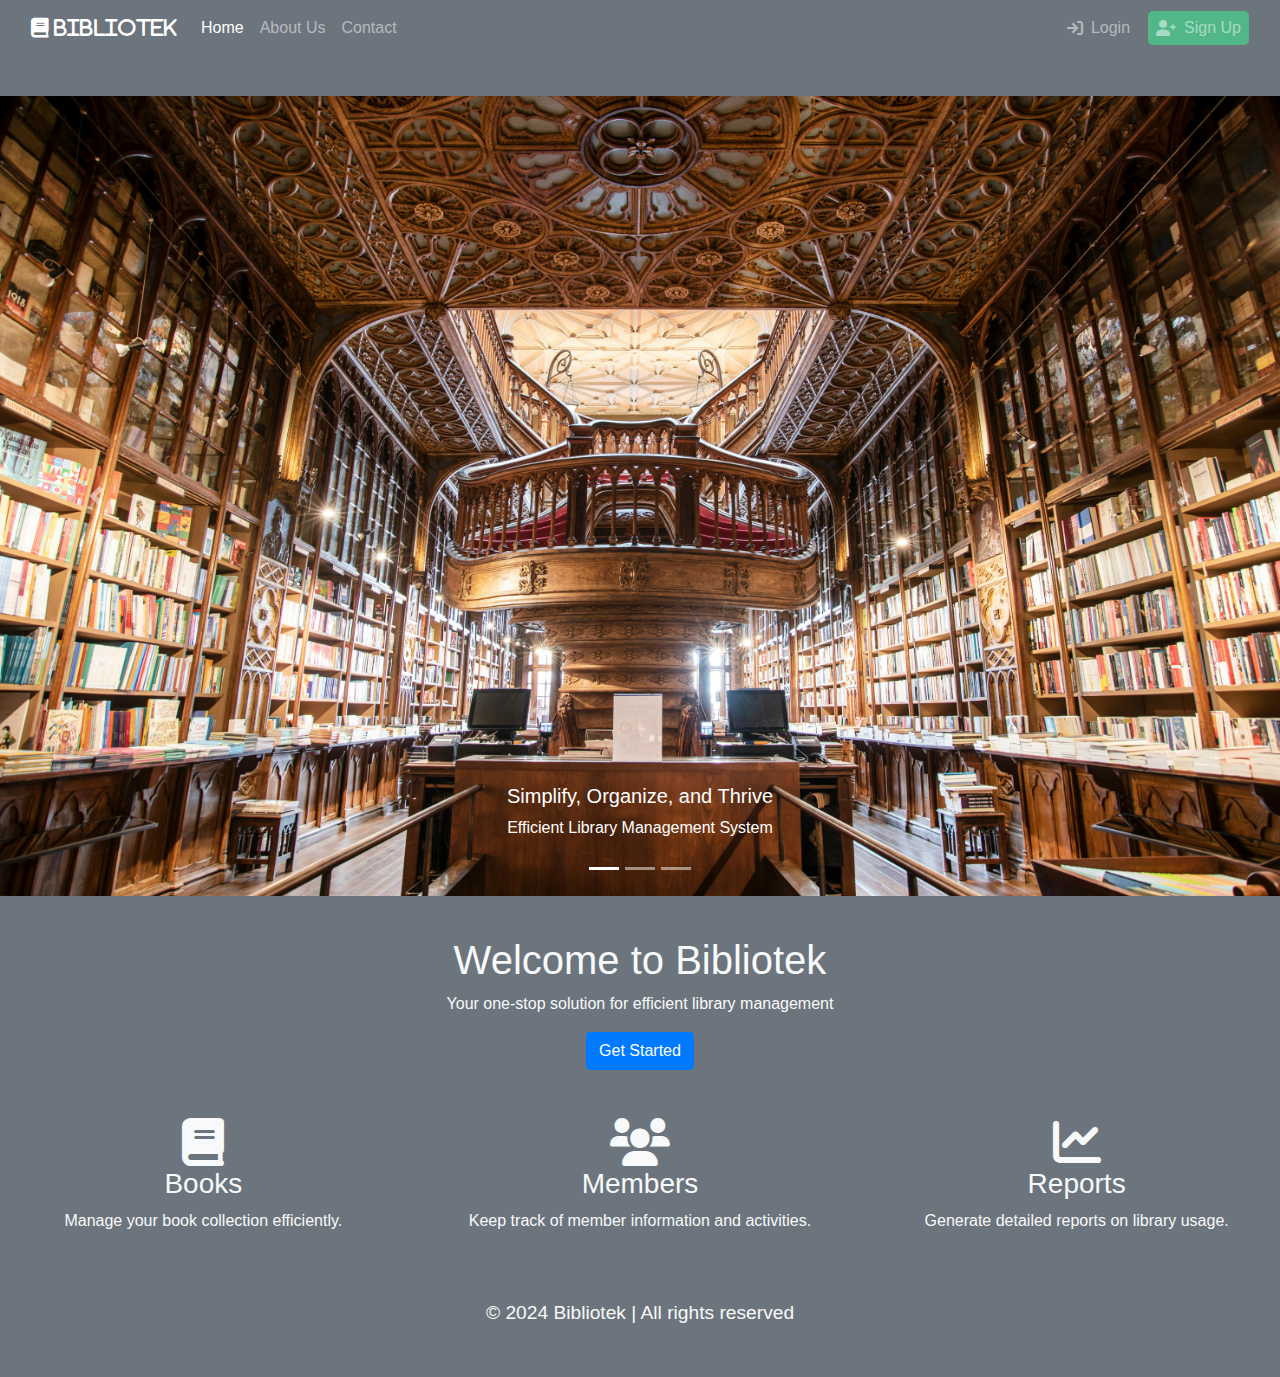
==== index.html @ 83f18bfc "first commit" ====
<!DOCTYPE html>
<html lang="en">

<head>
    <meta charset="UTF-8">
    <meta name="viewport" content="width=device-width, initial-scale=1.0">
    <title>Bibliotek - Library Management System</title>
    <link href="./style.css" rel="stylesheet">
    <link href="https://cdnjs.cloudflare.com/ajax/libs/bootstrap/5.3.0/css/bootstrap.min.css" rel="stylesheet">
    <link href="https://cdnjs.cloudflare.com/ajax/libs/font-awesome/6.0.0-beta3/css/all.min.css" rel="stylesheet">
    <link href="https://maxcdn.bootstrapcdn.com/bootstrap/4.5.2/css/bootstrap.min.css" rel="stylesheet">
    <style>
        img {
            height: 800px;
            width: 400px;
        }

        .book-item img {
            margin-left: 5px;
            margin-bottom: 5px;
            height: 350px;
            width: 260px;
        }

        footer {
            font-size: larger;
            text-align: center;
            padding: 50px;
            color: azure;
        }

        footer>a {
            color: white;
            font-weight: lighter;
        }

        footer>a:hover {
            color: aquamarine;
        }

        section {
            padding-top: 40px;
            padding-left: 50px;
        }

        .modal-body {
            color: black;
        }

        .modal-title {
            color: black;
        }
    </style>
</head>

<body>
    <header>
        <nav class="navbar navbar-dark bg-secondary navbar-expand-lg fixed-top">
            <div class="container-fluid">
                <a href="index.html" class="fas fa-book navbar-brand"> Bibliotek</a>
                <button type="button" class="navbar-toggler" data-bs-toggle="collapse" data-bs-target="#navbarCollapse"
                    aria-controls="navbarNav" aria-expanded="false">
                    <span class="navbar-toggler-icon"></span>
                </button>
                <div class="collapse navbar-collapse" id="navbarCollapse">
                    <ul class="navbar-nav me-auto">
                        <li class="nav-item">
                            <a href="index.html" class="nav-link active">Home</a>
                        </li>
                        <li class="nav-item">
                            <a href="about.html" class="nav-link">About Us</a>
                        </li>
                        <li class="nav-item">
                            <a href="contact.html" class="nav-link">Contact</a>
                        </li>
                    </ul>
                    <ul class="navbar-nav ms-auto">
                        <li class="nav-item">
                            <a href="login.html" class="nav-link login-link"><i class="fas fa-sign-in"></i> Login</a>
                        </li>
                        <li class="nav-item">
                            <a href="signup.html" class="nav-link signup-link"><i class="fas fa-user-plus"></i> Sign Up</a>
                        </li>
                    </ul>
                </div>
            </div>
        </nav>
    </header>
    
    
    <main class="bg-secondary text-light mt-5 pt-5">
    <div id="slideindicators" class="carousel slide" data-bs-ride="Carousel">
        <div class="carousel-indicators">
            <button type="button" data-bs-target="#slideindicators" data-bs-slide-to="0" class="active" aria-current="true" aria-label="Slide 1"></button>
            <button type="button" data-bs-target="#slideindicators" data-bs-slide-to="1" aria-label="Slide 2"></button>
            <button type="button" data-bs-target="#slideindicators" data-bs-slide-to="2" aria-label="Slide 3"></button>
        </div>
        <div class="carousel-inner">
            <div class="carousel-item active">
                <img src="./images/1.jpg" class="d-block w-100" alt="Not found">
                <div class="carousel-caption d-none d-md-block">
                    <h5>Simplify, Organize, and Thrive</h5>
                    <p>Efficient Library Management System</p>
                </div>
            </div>
            <div class="carousel-item">
                <img src="./images/2.jpg" class="d-block w-100" alt="Not found">
                <div class="carousel-caption d-none d-md-block">
                    <h5>Hassle-Free Library</h5>
                    <p>Streamline Your Library Operations</p>
                </div>
            </div>
            <div class="carousel-item">
                <img src="./images/3.jpg" class="d-block w-100" alt="Not found">
                <div class="carousel-caption d-none d-md-block">
                    <h5>All-in-One Library</h5>
                    <p>Manage Books, Members, and More</p>
                </div>
            </div>
        </div>
        <button class="carousel-control-prev" type="button" data-bs-target="#slideindicators" data-bs-slide="prev">
            <span class="carousel-control-prev-icon" aria-hidden="true"></span>
            <span class="visually-hidden">Previous</span>
        </button>
        <button class="carousel-control-next" type="button" data-bs-target="#slideindicators" data-bs-slide="next">
            <span class="carousel-control-next-icon" aria-hidden="true"></span>
            <span class="visually-hidden">Next</span>
        </button>
    </div>


    
        <section class="container text-center">
            <h1>Welcome to Bibliotek</h1>
            <p>Your one-stop solution for efficient library management</p>
            <a href="login.html" class="btn btn-primary">Get Started</a>
        </section>

        <div class="container my-5"></div>
            <div class="row">
                <div class="col-md-4 text-center">
                    <span class="fas fa-book fa-3x"></span>
                    <h3>Books</h3>
                    <p>Manage your book collection efficiently.</p>
                </div>
                <div class="col-md-4 text-center">
                    <i class="fas fa-users fa-3x"></i>
                    <h3>Members</h3>
                    <p>Keep track of member information and activities.</p>
                </div>
                <div class="col-md-4 text-center">
                    <i class="fas fa-chart-line fa-3x"></i>
                    <h3>Reports</h3>
                    <p>Generate detailed reports on library usage.</p>
                </div>
            </div>
        </div>
    </main>

    <footer class="bg-secondary text-light text-center">
        &copy; 2024 Bibliotek | All rights reserved
    </footer>

    <script src="https://cdnjs.cloudflare.com/ajax/libs/bootstrap/5.3.0/js/bootstrap.bundle.min.js"></script>
</body>

</html>
---- style.css ----
.searchbar {
    background-color: beige;
    width: 100%;
    max-width: 600px;
    padding: 10px 20px;
    font-size: 16px;
    border: 1px solid #ccc;
    border-radius: 50px;
    margin: 20px auto;
    box-shadow: 0 2px 5px rgba(0, 0, 0, 0.2);
    transition: all 0.3s ease-in-out;
}
input::placeholder{
    text-align: center;
}
.containersearch {
    display: flex;
    justify-content: center;
    padding-top: 40px;
    padding-bottom: 20px; 
}
.searchbar:hover {
    border-color: #535358;
    box-shadow: 0 4px 10px rgba(255, 255, 255, 0.3);
    outline: none;
}
.containerlist {
    display: flex;
    /* flex-wrap: wrap; */
    gap: 20px;
    justify-content: center;
}
#book-list {
    display: flex;
    flex-wrap: wrap;
    gap: 140px;
    width: 100%;
    max-width: 1200px;
    margin: 0 auto;
}
.book-item {
    background-color: beige;
    padding: 15px;
    border-radius: 5px;
    box-shadow: 0 0 5px rgba(0, 0, 0, 0.1);
    width: 100%;
    max-width: 300px;
    transition: transform 0.3s;
}
.book-item h3 {
    color:#555;
    margin: 0;
    font-size: 18px;
}
.book-item p {
    margin: 5px 0 0;
    font-size: 14px;
    color: #555;
}
.book-item:hover{
    transform: scale(1.02);
}

#pagination {
    display: flex;
    justify-content: center;
    padding: 20px 0;
}

#pagination .page-item {
    list-style: none;
    margin: 0 5px;
}

#pagination .page-link {
    display: block;
    padding: 10px 15px;
    background-color: beige;
    color: #007bff;
    text-decoration: none;
    border-radius: 5px;
    transition: background-color 0.3s, color 0.3s;
}

#pagination .page-link:hover {
    background-color: #007bff;
    color: #ffffff;
}

#pagination .page-item.active .page-link {
    background-color: #007bff;
    color: #ffffff;
    font-weight: bold;
}

#pagination .page-item.disabled .page-link {
    background-color: #e9ecef;
    color: #6c757d;
    pointer-events: none;
}
#genre-select {
    padding: 10px;
    font-size: 16px;
    border: 1px solid #ddd;
    border-radius: 50px;
    box-shadow: 0 2px 4px rgba(0, 0, 0, 0.1);
    background-color: beige;
    cursor: pointer;
}

#genre-select:hover {
    outline: none;
    border-color: #007bff;
}

select option {
    padding: 10px;
}
.option{
    padding-top: 19px;
    padding-right: 20px;
}

/* Style for login and signup links */
.navbar-nav .nav-item .login-link, 
.navbar-nav .nav-item .signup-link {
    display: flex;
    align-items: center;
    padding: 5px 15px;
    color: #ffffff;
    border-radius: 5px;
    transition: background-color 0.3s ease;
}

.navbar-nav .nav-item .login-link i,
.navbar-nav .nav-item .signup-link i {
    margin-right: 8px;
}

.navbar-nav .nav-item .login-link:hover {
    background-color: #2d6a4f;
}

.navbar-nav .nav-item .signup-link {
    background-color: #52b788;
    color: white;
    margin-left: 10px;
}

.navbar-nav .nav-item .signup-link:hover {
    background-color: #40916c;
    color: white;
}
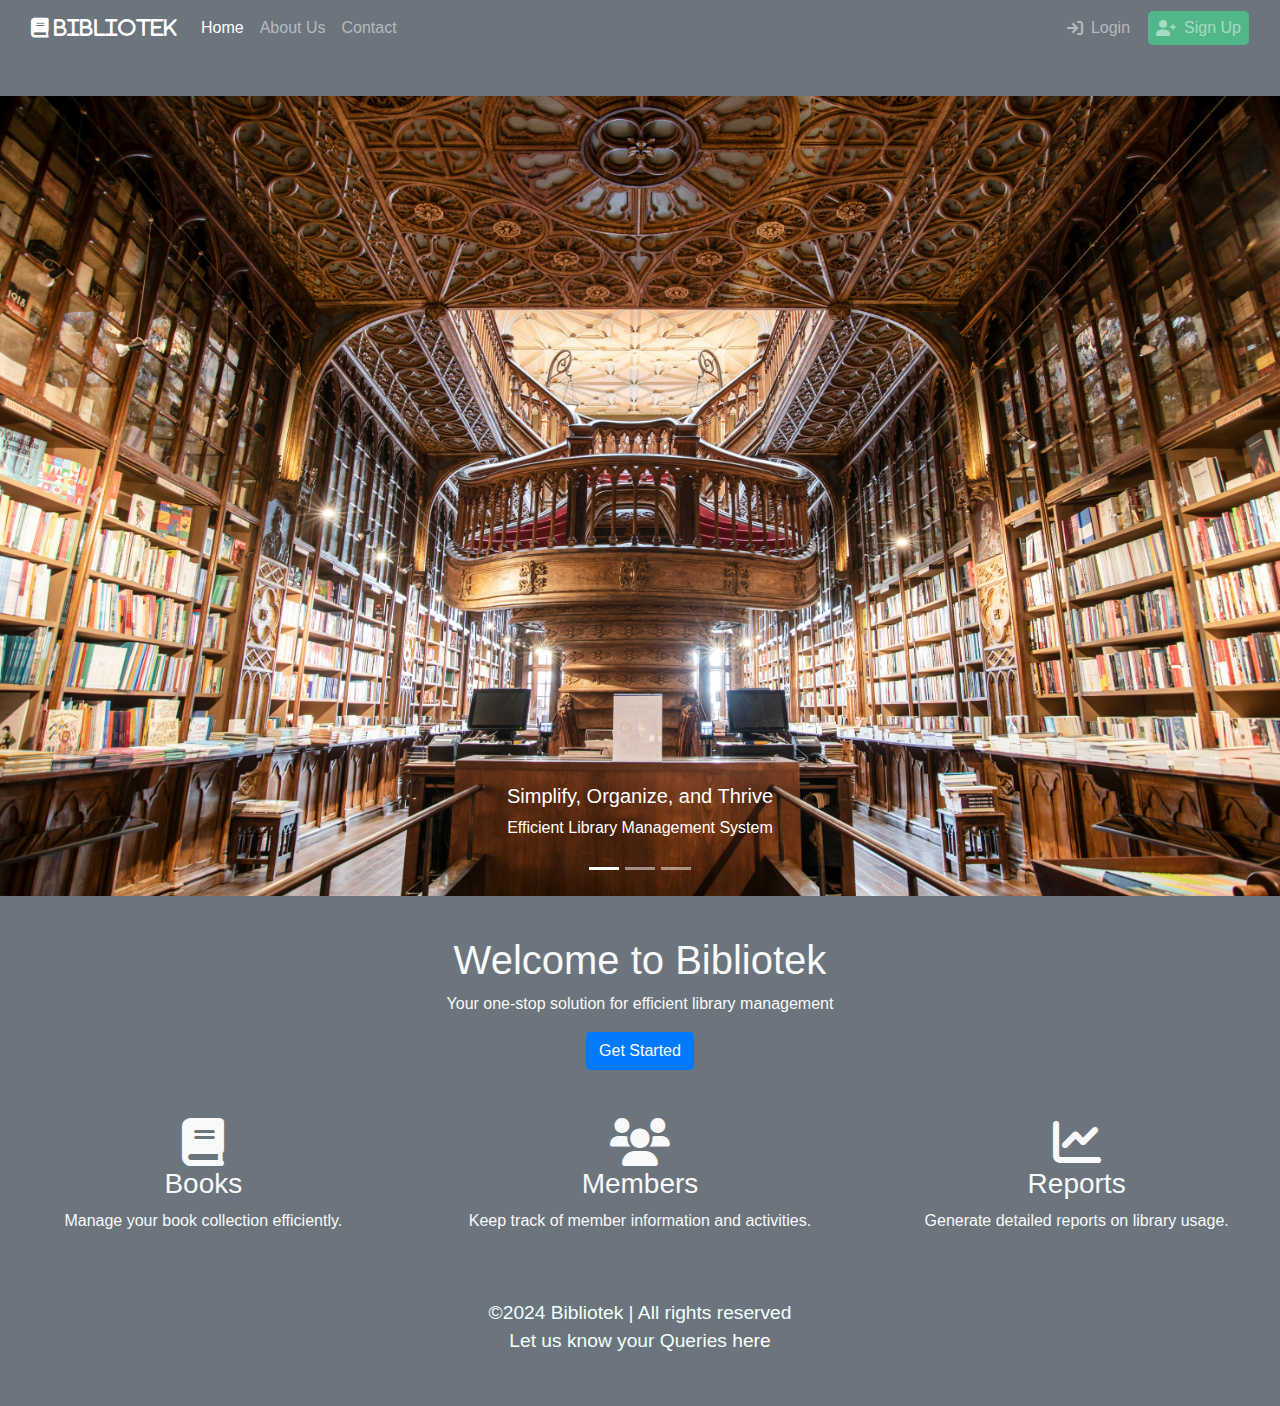
==== commit df070b54: "second commit" ====
--- a/index.html
+++ b/index.html
@@ -157,9 +157,8 @@
         </div>
     </main>
 
-    <footer class="bg-secondary text-light text-center">
-        &copy; 2024 Bibliotek | All rights reserved
-    </footer>
+    <footer class="bg-secondary">&copy;2024 Bibliotek | All rights reserved<br><span class="mail">Let us know your Queries </span><a href="mailto:urbanrentals321@gmail.com">here</a>
+
 
     <script src="https://cdnjs.cloudflare.com/ajax/libs/bootstrap/5.3.0/js/bootstrap.bundle.min.js"></script>
 </body>
